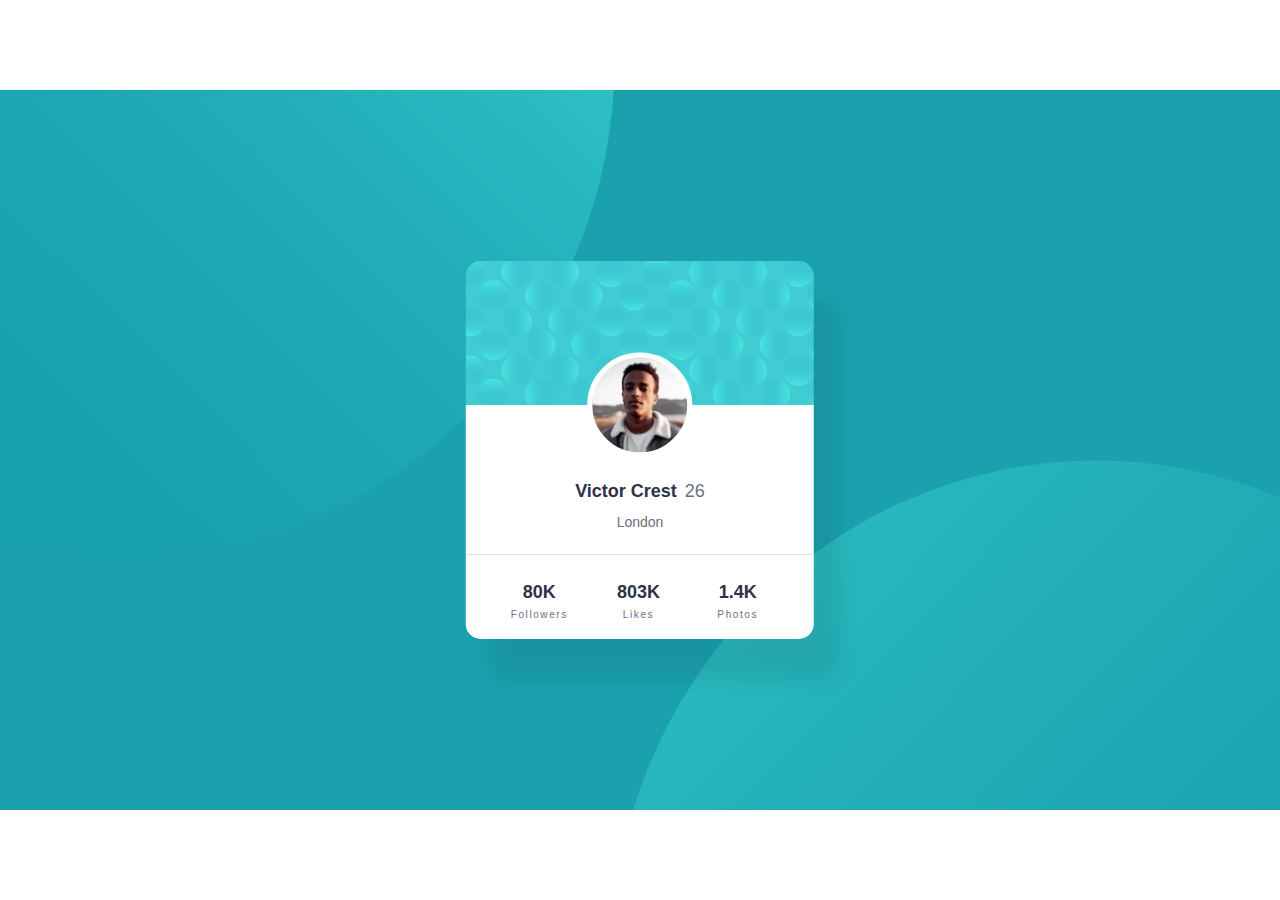
==== index.html @ 70a83895 "first commit" ====
<!DOCTYPE html>
<html lang="en">

<head>
  <meta charset="UTF-8">
  <meta name="viewport" content="width=device-width, initial-scale=1.0">
  <!-- displays site properly based on user's device -->

  <link rel="icon" type="image/png" sizes="32x32" href="./images/favicon-32x32.png">
  <link rel="preconnect" href="https://fonts.gstatic.com">
  <link rel="preconnect" href="https://fonts.gstatic.com">
  <!--<link href="https://fonts.googleapis.com/css2?family=Kumbh+Sans:wght@400;700&display=swap" rel="stylesheet">-->
  <title>Frontend Mentor | Profile card component</title>

  <style>
    body {
      font-family: 'Kumbh Sans', sans-serif;
    }

    @media only screen and (max-width: 400px) {
      .content {
        width: 375px;
        height: 670px;
        position: absolute;
        top: 50%;
        left: 50%;
        transform: translate(-50%, -50%);
        background-color: #1AA1AD;
        background-image: url(images/bg-pattern-top.svg), url(images/bg-pattern-bottom.svg);
        background-size: 400px 500px, 500px 600px;
        background-repeat: no-repeat;
        background-position: -190px -280px, 170px 370px;
      }

      .card {
        width: 87%;
        height: 55.5%;
        position: absolute;
        top: 50%;
        left: 50%;
        transform: translate(-50%, -50%);
        border-radius: 15px;
        box-shadow: 20px 40px 20px rgba(0, 0, 0, .08);
      }

      .card-up {
        background-image: url(images/bg-pattern-card.svg);
        background-size: cover;
        width: 100%;
        height: 38%;
        border-top-left-radius: 15px;
        border-top-right-radius: 15px;
      }

      .card-down {
        background-color: white;
        width: 100%;
        height: 62%;
        border-bottom-left-radius: 15px;
        border-bottom-right-radius: 15px;
      }

      .card-pic {
        position: absolute;
        width: 95px;
        height: 95px;
        background-image: url(images/image-victor.jpg);
        background-size: cover;
        border: 5px solid white;
        border-radius: 50%;
        top: 38%;
        left: 50%;
        transform: translate(-50%, -50%);
      }

      .main-title {
        width: 100%;
        text-align: center;
      }

      .main-title h1,
      .main-title h2 {
        display: inline-block;
        margin-top: 22%;
      }

      .main-title h1 {
        font-weight: 700;
        font-size: 18px;
        color: hsl(229, 23%, 23%);
      }

      .main-title h2 {
        margin-left: 1%;
        font-weight: 400;
        font-size: 18px;
        color: hsl(227, 10%, 46%);
      }

      .city {
        width: 100%;
        text-align: center;
        font-weight: 400;
        font-size: 14px;
        color: hsl(227, 10%, 46%);
        margin-top: -1%;
      }

      .line {
        width: 100%;
        height: 4.5%;
        border-bottom: 1px solid hsl(0, 0%, 59%);
        opacity: .3;
      }


      .all-footer {
        width: 85%;
        margin: auto;
      }

      .footer {
        width: 32%;
        display: inline-block;
        text-align: center;
      }

      .footer h1 {
        font-weight: 700;
        font-size: 18px;
        color: hsl(229, 23%, 23%);
        margin-top: 27px;
        margin-bottom: -4px;
      }

      .footer h2 {
        font-weight: 400;
        font-size: 10px;
        color: hsl(227, 10%, 46%);
        letter-spacing: .1rem;
        margin-top: 10%;
      }
    }

    @media only screen and (min-width: 401px) {
      .content {
        width: 1440px;
        height: 720px;
        position: absolute;
        top: 50%;
        left: 50%;
        transform: translate(-50%, -50%);
        background-color: #1AA1AD;
        background-image: url(images/bg-pattern-top.svg), url(images/bg-pattern-bottom.svg);
        background-size: 1000px 1000px, 970px 1000px;
        background-repeat: no-repeat;
        background-position: -305px -530px, 690px 370px;
      }

      .card {
        width: 24.2%;
        height: 52.5%;
        position: absolute;
        top: 50%;
        left: 50%;
        transform: translate(-50%, -50%);
        border-radius: 15px;
        box-shadow: 25px 40px 20px rgba(0, 0, 0, .08);
      }

      .card-up {
        background-image: url(images/bg-pattern-card.svg);
        background-size: cover;
        width: 100%;
        height: 38%;
        border-top-left-radius: 15px;
        border-top-right-radius: 15px;
      }

      .card-down {
        background-color: white;
        width: 100%;
        height: 62%;
        border-bottom-left-radius: 15px;
        border-bottom-right-radius: 15px;
      }

      .card-pic {
        position: absolute;
        width: 95px;
        height: 95px;
        background-image: url(images/image-victor.jpg);
        background-size: cover;
        border: 5px solid white;
        border-radius: 50%;
        top: 38%;
        left: 50%;
        transform: translate(-50%, -50%);
      }

      .main-title {
        width: 100%;
        text-align: center;
      }

      .main-title h1,
      .main-title h2 {
        display: inline-block;
        margin-top: 22%;
      }

      .main-title h1 {
        font-weight: 700;
        font-size: 18px;
        color: hsl(229, 23%, 23%);
      }

      .main-title h2 {
        margin-left: 1%;
        font-weight: 400;
        font-size: 18px;
        color: hsl(227, 10%, 46%);
      }

      .city {
        width: 100%;
        text-align: center;
        font-weight: 400;
        font-size: 14px;
        color: hsl(227, 10%, 46%);
        margin-top: -1%;
      }

      .line {
        width: 100%;
        height: 4.5%;
        border-bottom: 1px solid hsl(0, 0%, 59%);
        opacity: .3;
      }


      .all-footer {
        width: 85%;
        margin: auto;
      }

      .footer {
        width: 32%;
        display: inline-block;
        text-align: center;
      }

      .footer h1 {
        font-weight: 700;
        font-size: 18px;
        color: hsl(229, 23%, 23%);
        margin-top: 27px;
        margin-bottom: -4px;
      }

      .footer h2 {
        font-weight: 400;
        font-size: 10px;
        color: hsl(227, 10%, 46%);
        letter-spacing: .1rem;
        margin-top: 10%;
      }
    }
  </style>
</head>

<body>
  <div class="content">
    <div class="card">
      <div class="card-up"></div>
      <div class="card-pic"></div>
      <div class="card-down">

        <div class="main-title">
          <h1>Victor Crest</h1>
          <h2>26</h2>
        </div>
        <h3 class="city">London</h3>

        <div class="line"></div>

        <div class="all-footer">
          <div class="footer">
            <h1>80K</h1>
            <h2>Followers</h2>
          </div>

          <div class="footer">
            <h1>803K</h1>
            <h2>Likes</h2>
          </div>

          <div class="footer">
            <h1>1.4K</h1>
            <h2>Photos</h2>
          </div>
        </div>

      </div>




    </div>
  </div>
</body>

</html>
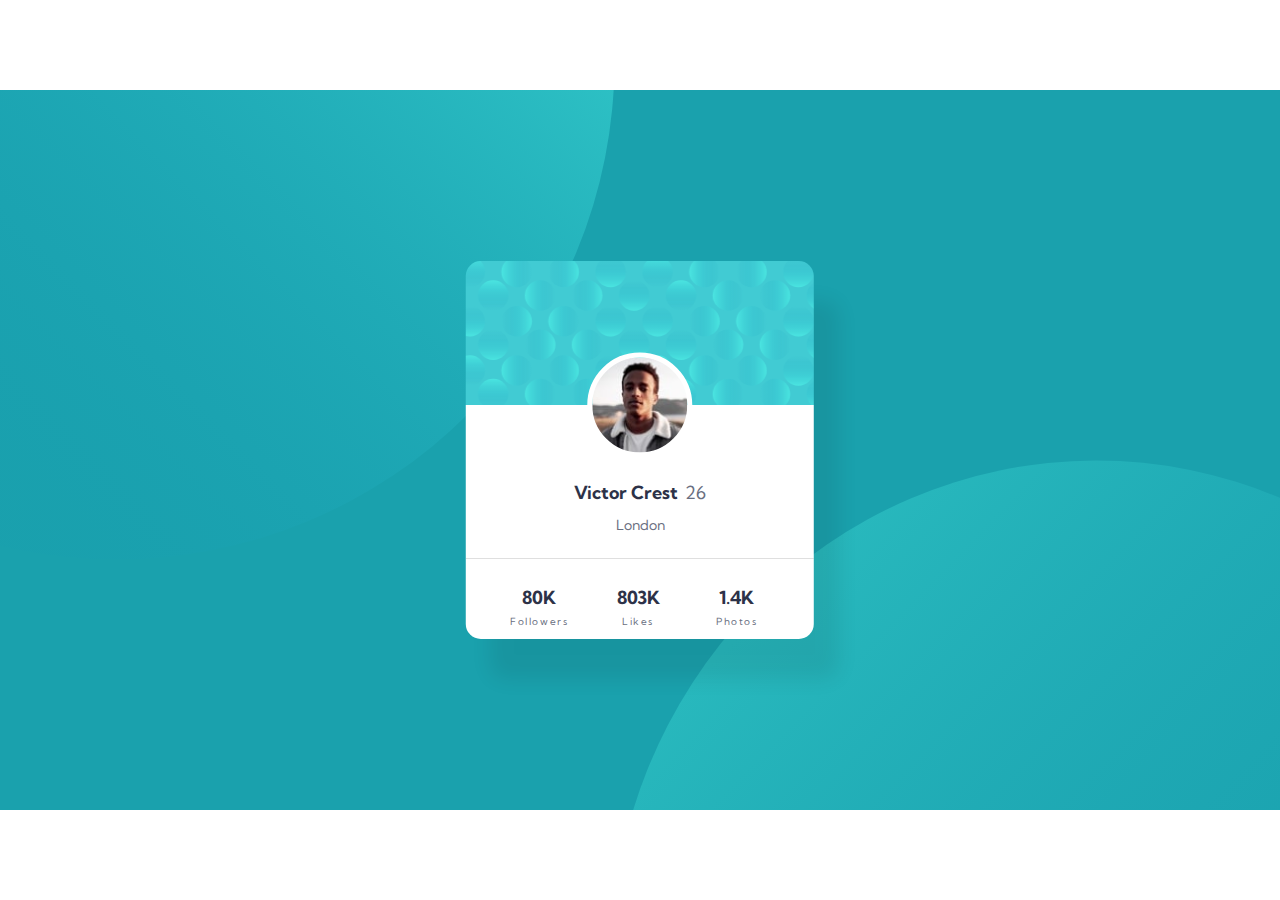
==== commit 5dcf3247: "a" ====
--- a/index.html
+++ b/index.html
@@ -9,15 +9,16 @@
   <link rel="icon" type="image/png" sizes="32x32" href="./images/favicon-32x32.png">
   <link rel="preconnect" href="https://fonts.gstatic.com">
   <link rel="preconnect" href="https://fonts.gstatic.com">
-  <!--<link href="https://fonts.googleapis.com/css2?family=Kumbh+Sans:wght@400;700&display=swap" rel="stylesheet">-->
+  <link href="https://fonts.googleapis.com/css2?family=Kumbh+Sans:wght@400;700&display=swap" rel="stylesheet">
   <title>Frontend Mentor | Profile card component</title>
 
   <style>
-    body {
-      font-family: 'Kumbh Sans', sans-serif;
-    }
 
     @media only screen and (max-width: 400px) {
+      body {
+        font-family: 'Kumbh Sans', sans-serif;
+      }
+
       .content {
         width: 375px;
         height: 670px;
@@ -143,6 +144,10 @@
     }
 
     @media only screen and (min-width: 401px) {
+      body {
+        font-family: 'Kumbh Sans', sans-serif;
+      }
+            
       .content {
         width: 1440px;
         height: 720px;
